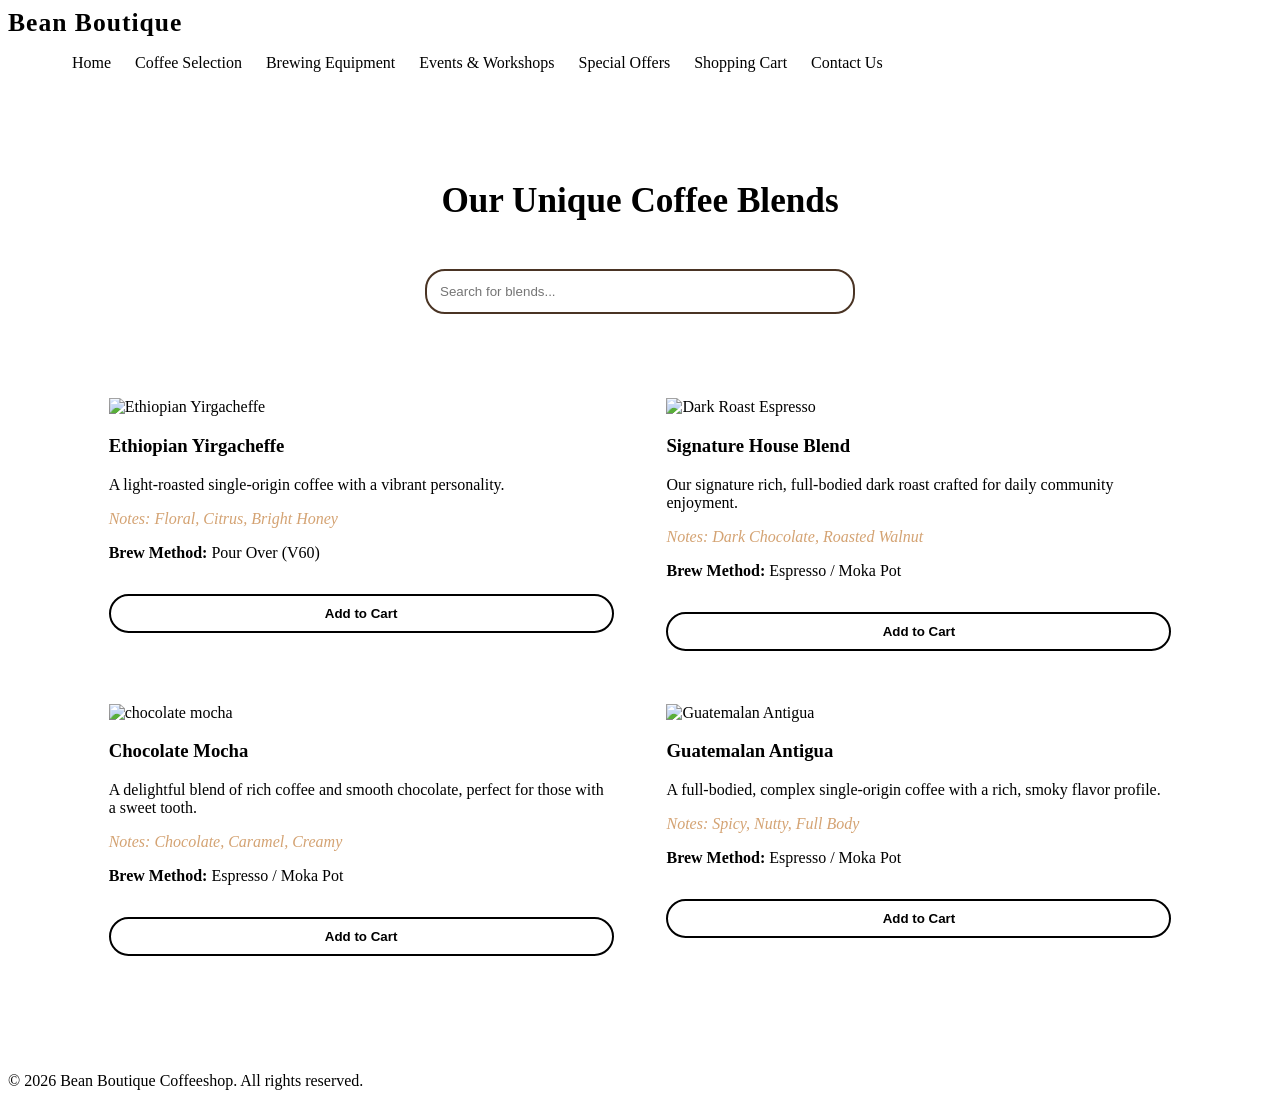
==== Coffee.html @ aeb5362c "Added JS" ====
<!DOCTYPE html>
<html>
<head>
<title>Coffee Selection - Bean Boutique</title>
<link rel="stylesheet" href="style.css">
</head>
<body>

<header>
<div class="logo">Bean Boutique</div>
<nav>
<ul class="nav-links">
<li><a href="Home.html">Home</a></li>
<li><a href="coffee.html" class="active">Coffee Selection</a></li>
<li><a href="equipment.html">Brewing Equipment</a></li>
<li><a href="events.html">Events & Workshops</a></li>
<li><a href="offers.html">Special Offers</a></li>
<li><a href="cart.html">Shopping Cart</a></li>
<li><a href="contact.html">Contact Us</a></li>
</ul>
</nav>
</header>

<main>
<section class="search-container">
<h2 class="section-title">Our Unique Coffee Blends</h2>
<input type="text" id="coffeeSearch" placeholder="Search for blends..." onkeyup="filterCoffee()">
</section>

<div class="grid-container">
<div class="card">
<img src="https://images.unsplash.com/photo-1509042239860-f550ce710b93?w=500" alt="Ethiopian Yirgacheffe">
<div class="card-body">
<h3>Ethiopian Yirgacheffe</h3>
<p>A light-roasted single-origin coffee with a vibrant personality.</p>
<blockquote>Notes: Floral, Citrus, Bright Honey</blockquote>
<p><strong>Brew Method:</strong> Pour Over (V60)</p>
<button class="btn" onclick="addToCart('Yirgacheffe')">Add to Cart</button>
</div>
</div>

<div class="card">
<img src="https://images.unsplash.com/photo-1514432324607-a09d9b4aefdd?w=500" alt="Dark Roast Espresso">
<div class="card-body">
<h3>Signature House Blend</h3>
<p>Our signature rich, full-bodied dark roast crafted for daily community enjoyment.</p>
<blockquote>Notes: Dark Chocolate, Roasted Walnut</blockquote>
<p><strong>Brew Method:</strong> Espresso / Moka Pot</p>
<button class="btn" onclick="addToCart('Signature House Blend')">Add to Cart</button>
</div>
</div>

<div class="card">
<img src="https://tse1.explicit.bing.net/th/id/OIP.jk-iITQtWM2NiWkeWfsEOwHaLJ?cb=thfc1falcon4&rs=1&pid=ImgDetMain&o=7&rm=3" alt="chocolate mocha">
<div class="card-body">
<h3>Chocolate Mocha</h3>
<p>A delightful blend of rich coffee and smooth chocolate, perfect for those with a sweet tooth.</p>
<blockquote>Notes: Chocolate, Caramel, Creamy</blockquote>
<p><strong>Brew Method:</strong> Espresso / Moka Pot</p>
<button class="btn" onclick="addToCart('Chocolate Mocha')">Add to Cart</button>
</div>
</div>

<div class="card">
<img src="https://images.unsplash.com/photo-1509042239860-f550ce710b93?w=500" alt="Guatemalan Antigua">
<div class="card-body">
<h3>Guatemalan Antigua</h3>
<p>A full-bodied, complex single-origin coffee with a rich, smoky flavor profile.</p>
<blockquote>Notes: Spicy, Nutty, Full Body</blockquote>
<p><strong>Brew Method:</strong> Espresso / Moka Pot</p>
<button class="btn" onclick="addToCart('Guatemalan Antigua')">Add to Cart</button>
</div>
</div>

</div>
</main>
<script>
    function addToCart(coffeeName) {
        alert(coffeeName + " has been added to your cart!");
    }
</script>
<footer>
<p>© 2026 Bean Boutique Coffeeshop. All rights reserved.</p>
</footer>

</body>
</html>
---- style.css ----
.logo {
color: var(--white);
font-size: 1.6rem;
font-weight: bold;
letter-spacing: 1px;
}
.nav-links {
display: flex;
list-style: none;
}

.nav-links li {
margin-left: 1.5rem;
}

.nav-links a {
color: var(--white);

text-decoration: none;
font-weight: 500;
padding: 0.5rem 0;
transition: var(--transition);
border-bottom: 2px solid transparent;
}
.nav-links a:hover,
.nav-links a.active {
color: var(--accent-color);
border-bottom: 2px solid var(--accent-color);
}

.banner {
background: linear-gradient(rgba(0,0,0,0.5), rgba(0,0,0,0.5)),
url('https://images.unsplash.com/photo-1509042239860-f550ce710b93?ixlib=rb-4.0.3&ixid=M3wxMjA3fDB8MHxzZWFyY2h8M3x8Y29mZmVlJTIwYmVhbnxlbnwwfHwwfHx8&auto=format&fit=crop&w=800&q=60') center/cover no-repeat;

height: 60vh;
display: flex;
align-items: center;
justify-content: center;
text-align: center;
color: var(--white);
padding: 0 1rem;
}

.intro-text h1 {
font-size: 3rem;
margin-bottom: 1rem;
}

.middle-section p {
font-size: 1.2rem;
margin-bottom: 2rem;
}
.card {
    display: inline-block;
    width: 46%;
    margin: 1.5%;
    vertical-align: top;
    box-sizing:border-box;
}

.btn {
background-color: var(--accent-color);
color: var(--primary-color);
padding: 0.8rem 2rem;
text-decoration: none;
font-weight: bold;
border-radius: 30px; /* Rounded Border */
transition: var(--transition);
box-shadow: var(--shadow);
}

.btn:hover {
background-color: var(--white);
transform: translateY(-3px);
}

main {
padding: 4rem 5%;
}

.section-title {
text-align: center;
margin-bottom: 3rem;
font-size: 2.2rem;
position: relative;
}

.grid-container {
display: flex;
flex-wrap: wrap;
justify-content: center;
padding: 20px;
gap: 20px;
}

.search-container {
text-align: center;
margin-bottom: 3rem;
}   
#coffeeSearch {
padding: 0.8rem;
width: 100%;
max-width: 400px;
border-radius: 20px;
border: 2px solid #4a3424;
outline: none;
}
.card blockquote {
margin: 0.5rem 0;
font-style: italic;
color: #d4a373;
}
.btn {
border: 2px solid #000000;
padding: 10px 20px;
border-radius: 25px;
margin-top: 1rem;
width: 100%;
cursor: pointer;
}
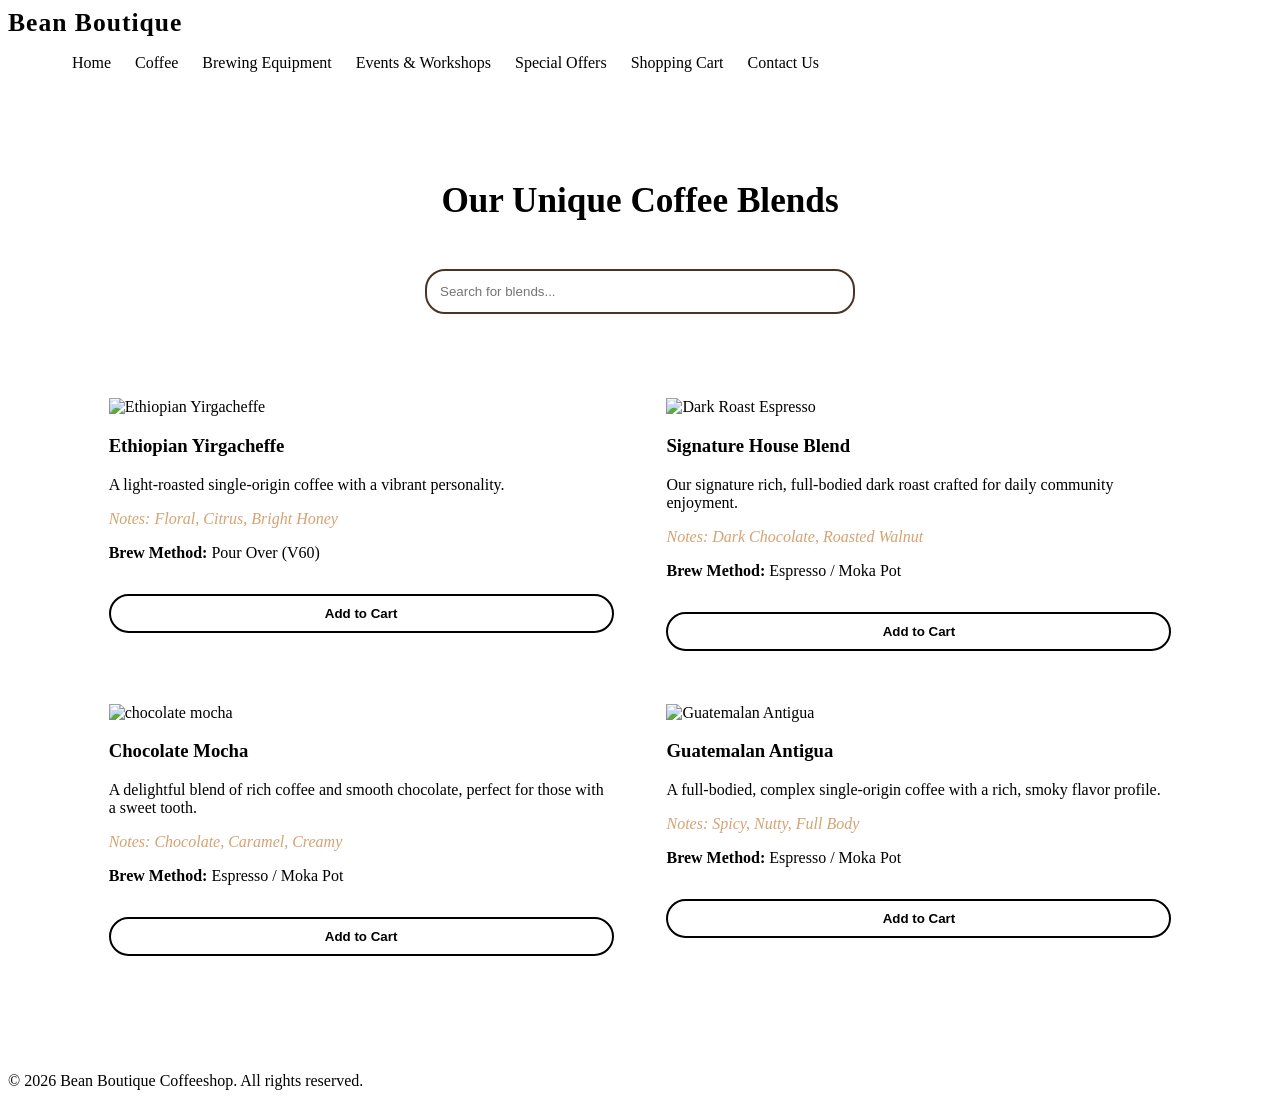
==== commit 652e5a43: "Added equipment code and styling" ====
--- a/Coffee.html
+++ b/Coffee.html
@@ -1,7 +1,7 @@
 <!DOCTYPE html>
 <html>
 <head>
-<title>Coffee Selection - Bean Boutique</title>
+<title>Coffee - Bean Boutique</title>
 <link rel="stylesheet" href="style.css">
 </head>
 <body>
@@ -11,7 +11,7 @@
 <nav>
 <ul class="nav-links">
 <li><a href="Home.html">Home</a></li>
-<li><a href="coffee.html" class="active">Coffee Selection</a></li>
+<li><a href="coffee.html" class="active">Coffee</a></li>
 <li><a href="equipment.html">Brewing Equipment</a></li>
 <li><a href="events.html">Events & Workshops</a></li>
 <li><a href="offers.html">Special Offers</a></li>
--- a/style.css
+++ b/style.css
@@ -117,4 +117,26 @@
 margin-top: 1rem;
 width: 100%;
 cursor: pointer;
+}
+.tip-box{
+    font-size: 0.9rem;
+    background: #f0e6df;
+    padding: 0.5rem;
+    margin: 0.5rem 0;
+    border-radius: 5px;
+}
+.btn{
+    border: 2px solid #000000;
+    padding: 10px 20px;
+    border-radius: 25px;
+    margin-top: 1rem;
+    width: 100%;
+    cursor: pointer;
+}
+.card1 {
+     display: inline-block;
+    width: 46%;
+    margin: 1.5%;
+    vertical-align: top;
+    box-sizing:border-box;
 }
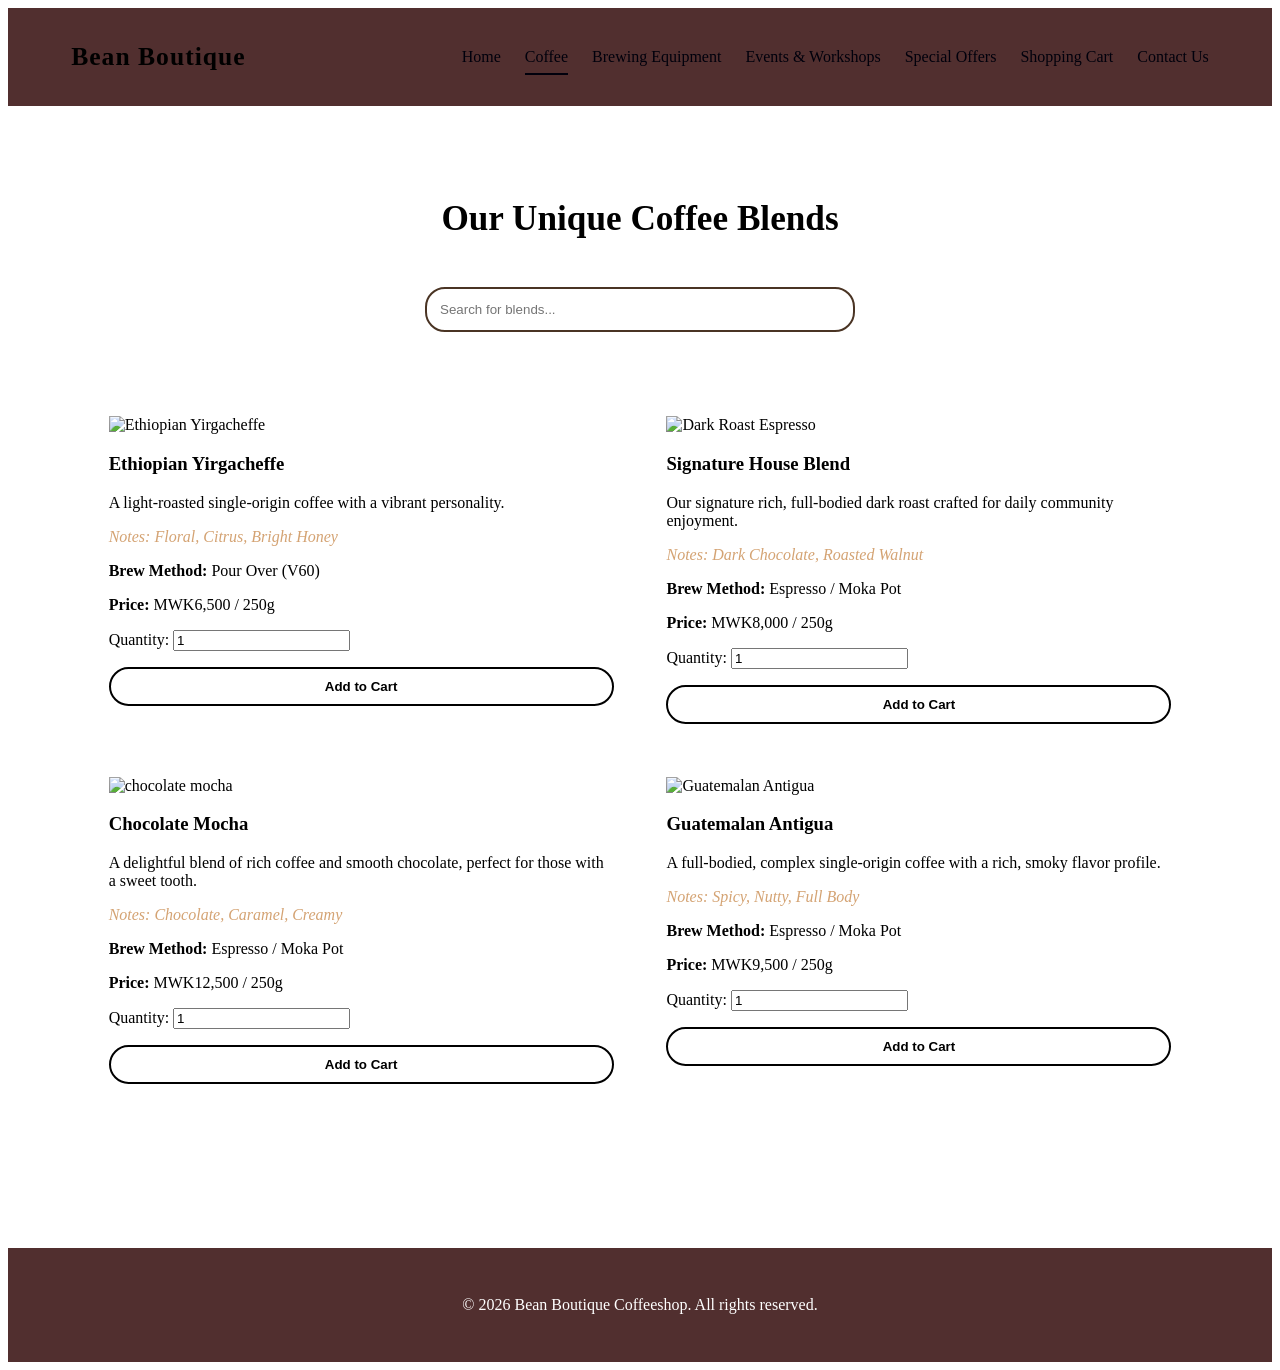
==== commit 43e77283: "editted mistakes" ====
--- a/Coffee.html
+++ b/Coffee.html
@@ -16,14 +16,14 @@
 <li><a href="events.html">Events & Workshops</a></li>
 <li><a href="offers.html">Special Offers</a></li>
 <li><a href="cart.html">Shopping Cart</a></li>
-<li><a href="contact.html">Contact Us</a></li>
+<li><a href="Contact Us.html">Contact Us</a></li>
 </ul>
 </nav>
 </header>
 
 <main>
 <section class="search-container">
-<h2 class="section-title">Our Unique Coffee Blends</h2>
+<h2>Our Unique Coffee Blends</h2>
 <input type="text" id="coffeeSearch" placeholder="Search for blends..." onkeyup="filterCoffee()">
 </section>
 
@@ -35,6 +35,9 @@
 <p>A light-roasted single-origin coffee with a vibrant personality.</p>
 <blockquote>Notes: Floral, Citrus, Bright Honey</blockquote>
 <p><strong>Brew Method:</strong> Pour Over (V60)</p>
+<p><strong>Price:</strong> MWK6,500 / 250g</p>
+<label>Quantity: </label>
+<input type="number" value="1" min="1"> 
 <button class="btn" onclick="addToCart('Yirgacheffe')">Add to Cart</button>
 </div>
 </div>
@@ -46,6 +49,9 @@
 <p>Our signature rich, full-bodied dark roast crafted for daily community enjoyment.</p>
 <blockquote>Notes: Dark Chocolate, Roasted Walnut</blockquote>
 <p><strong>Brew Method:</strong> Espresso / Moka Pot</p>
+<p><strong>Price:</strong> MWK8,000 / 250g</p>
+<label>Quantity: </label>
+<input type="number" value="1" min="1"> 
 <button class="btn" onclick="addToCart('Signature House Blend')">Add to Cart</button>
 </div>
 </div>
@@ -57,6 +63,9 @@
 <p>A delightful blend of rich coffee and smooth chocolate, perfect for those with a sweet tooth.</p>
 <blockquote>Notes: Chocolate, Caramel, Creamy</blockquote>
 <p><strong>Brew Method:</strong> Espresso / Moka Pot</p>
+<p><strong>Price:</strong> MWK12,500 / 250g</p>
+<label>Quantity: </label>
+<input type="number" value="1" min="1">
 <button class="btn" onclick="addToCart('Chocolate Mocha')">Add to Cart</button>
 </div>
 </div>
@@ -68,6 +77,9 @@
 <p>A full-bodied, complex single-origin coffee with a rich, smoky flavor profile.</p>
 <blockquote>Notes: Spicy, Nutty, Full Body</blockquote>
 <p><strong>Brew Method:</strong> Espresso / Moka Pot</p>
+<p><strong>Price:</strong> MWK9,500 / 250g</p>
+<label>Quantity: </label>
+<input type="number" value="1" min="1">
 <button class="btn" onclick="addToCart('Guatemalan Antigua')">Add to Cart</button>
 </div>
 </div>
--- a/style.css
+++ b/style.css
@@ -1,9 +1,28 @@
+
 .logo {
-color: var(--white);
+color:black;
 font-size: 1.6rem;
 font-weight: bold;
 letter-spacing: 1px;
 }
+header {
+background-color:rgb(81, 47, 47);
+display: flex;
+justify-content: space-between;
+align-items: center;
+padding: 1.5rem 5%;
+position: sticky;
+top: 0;
+z-index: 1000;
+box-shadow: var(--shadow);
+}
+footer {
+background-color: rgb(81, 47, 47);
+color: white;
+text-align: center;
+padding: 2rem;
+margin-top: 4rem;
+}
 .nav-links {
 display: flex;
 list-style: none;
@@ -14,30 +33,26 @@
 }
 
 .nav-links a {
-color: var(--white);
-
+color: rgb(0, 0, 12);
 text-decoration: none;
 font-weight: 500;
 padding: 0.5rem 0;
-transition: var(--transition);
-border-bottom: 2px solid transparent;
 }
 .nav-links a:hover,
 .nav-links a.active {
-color: var(--accent-color);
-border-bottom: 2px solid var(--accent-color);
+color: rgb(0, 0, 12);
+border-bottom: 2px solid rgb(0, 0, 12);
 }
 
 .banner {
 background: linear-gradient(rgba(0,0,0,0.5), rgba(0,0,0,0.5)),
 url('https://images.unsplash.com/photo-1509042239860-f550ce710b93?ixlib=rb-4.0.3&ixid=M3wxMjA3fDB8MHxzZWFyY2h8M3x8Y29mZmVlJTIwYmVhbnxlbnwwfHwwfHx8&auto=format&fit=crop&w=800&q=60') center/cover no-repeat;
-
 height: 60vh;
 display: flex;
 align-items: center;
 justify-content: center;
 text-align: center;
-color: var(--white);
+color: rgb(194, 180, 180);
 padding: 0 1rem;
 }
 
@@ -64,7 +79,7 @@
 padding: 0.8rem 2rem;
 text-decoration: none;
 font-weight: bold;
-border-radius: 30px; /* Rounded Border */
+border-radius: 30px;
 transition: var(--transition);
 box-shadow: var(--shadow);
 }
@@ -78,7 +93,7 @@
 padding: 4rem 5%;
 }
 
-.section-title {
+h2{
 text-align: center;
 margin-bottom: 3rem;
 font-size: 2.2rem;
@@ -133,10 +148,213 @@
     width: 100%;
     cursor: pointer;
 }
-.card1 {
-     display: inline-block;
-    width: 46%;
-    margin: 1.5%;
-    vertical-align: top;
-    box-sizing:border-box;
-}+
+.card1 img {
+    width: 90%;
+    height: auto;
+    border-radius: 10px;
+}
+.equip img1 img {
+    width: 70%;
+    display: flex;
+    height: auto;
+    border-radius: 10px;
+}
+.event-container {
+    margin-bottom: 4rem;
+    display: flex;
+    flex-wrap: wrap;
+    gap: 2rem;
+    padding: 20px;
+}
+.event-card{
+    box-sizing: border-box;
+    border: 1px solid #e0e0e0;
+    border-radius: 8px;
+    overflow: hidden;
+    flex: 1 1 calc(50% - 1rem);
+}
+.event-card img {
+    width: 70px;
+    height: auto;
+    border-radius: 8px;
+    display: block;
+}
+.registration-form .btn{
+    border: white 2px solid;
+    padding: 10px 20px;
+    cursor: pointer;
+    width: 100%;
+    margin-top: 1rem;
+}
+.registration-form select{
+    width: 280px;
+    padding: 10px;
+    border-radius: 6px;
+    border: 1px solid #ccc;
+    box-sizing: border-box;
+}
+.registration-form label{
+    display: block;
+    margin-bottom: 0.5rem;
+    font-weight: bold;
+}
+.registration-form h2{
+    text-align: center;
+    margin-bottom: 1rem;
+}
+.registration-form{
+    max-width: 400px;
+    margin: 0 auto;
+    padding: 20px;
+    border: 1px solid #ccc;
+    border-radius: 8px;
+    background-color: #f9f9f9;
+}
+.plans-container {
+    display: flex;
+    justify-content: center;
+    gap: 2rem;
+    flex-wrap: wrap;
+    padding: 20px;
+}
+.plans{
+    box-sizing: border-box;
+    border: 2px solid #4a3424;
+    border-radius: 8px;
+    text-align: center;
+    background-color: #f9f9f9;
+    flex: 1 1 calc(30% - 2rem);
+}
+.plans .card-body {
+    padding: 3rem 1.5rem;
+}
+.plans-container h3{
+    margin-bottom: 1rem;
+    font-size: 1.8rem;
+    margin-top: 0;
+}
+.plans-container .price{
+    font-size: 2rem;
+    color: #d4a373;
+    margin-bottom: 1.5rem;
+    font-weight: bold;
+}
+.plans-container .desc{
+    font-size: 0.95rem;
+    margin-bottom: 2rem;
+}
+.plans1{
+    flex: 0 1 calc(50% - 1rem);
+    padding: 2rem;
+     box-sizing: border-box;
+    border: 2px solid #4a3424;
+    border-radius: 8px;
+    text-align: center;
+    background-color: #f9f9f9;
+}
+.plans-container .badge{
+    position: absolute;
+    top: -10px;
+    background-color: #4a3424;
+    color: white;
+    padding: 0.3rem 1rem;
+    border-radius: 20px;
+    font-size: 0.8rem;
+}
+.plans-container .badge{
+    position:relative;
+}
+.plans-container .btn1{
+    border:none;
+    cursor: pointer;
+}
+.cart-container{
+    background-color: white;
+    padding: 2rem;
+    border-radius: 12px;
+    box-shadow: 0 4px 12px rgb(0,0,12);
+}
+.cart-table {
+    width: 100%;
+    border-collapse: collapse;
+    text-align: left;
+}
+.cart-table th, .cart-table td {
+    padding: 1rem 0.5rem;
+    border-bottom: 2px solid #4a3424;
+    color: #4a3424;
+}
+.cart-summary{
+    text-align: right;
+    margin-top: 2rem;
+}
+.cart-total{
+    font-size: 1.3rem;
+    margin-bottom: 1.5rem;
+}
+.cart-summary .btn2{
+    border: none;
+    padding: 1rem 3rem;
+    cursor: pointer;
+}
+.form-box h1{
+    text-align: center;
+    margin-bottom: 20px;
+}
+.form-box {
+    background-color: rgb(81, 47, 47);
+    border-radius: 12px;
+    padding: 30px;
+    width: 100%;
+    max-width: 500px;
+    box-shadow: 0 2px 16px #4a3424;
+    border: 1px solid #56361f;
+    margin: 30px auto;
+}
+.form-group {
+    margin-bottom: 14px;
+}
+
+.form-group label {
+    display: block;
+    font-size: 13px;
+    color: #000000;
+    margin-bottom: 5px;
+    font-weight: bold;
+}
+
+.form-group input,
+.form-group select,
+.form-group textarea {
+    width: 100%;
+    padding: 9px 12px;
+    border: 1px solid rosybrown;
+    border-radius: 8px;
+    font-size: 14px;
+    font-family: 'Outfit', sans-serif;
+    box-sizing: border-box;
+    background-color: rosybrown;
+    color: #ffffff;
+}
+button[type="submit"] {
+    width: 100%;
+    padding: 13px;
+    background-color:rosybrown;
+    color: white;
+    font-size: 16px;
+    font-weight: bold;
+    border: none;
+    border-radius: 10px;
+    cursor: pointer;
+}
+
+button[type="submit"]:hover {
+    background-color: rosybrown;
+}
+.section h2{
+    font-size: 15px;
+    color: #000000;
+    margin-bottom: 12px;
+    text-align:left;
+}
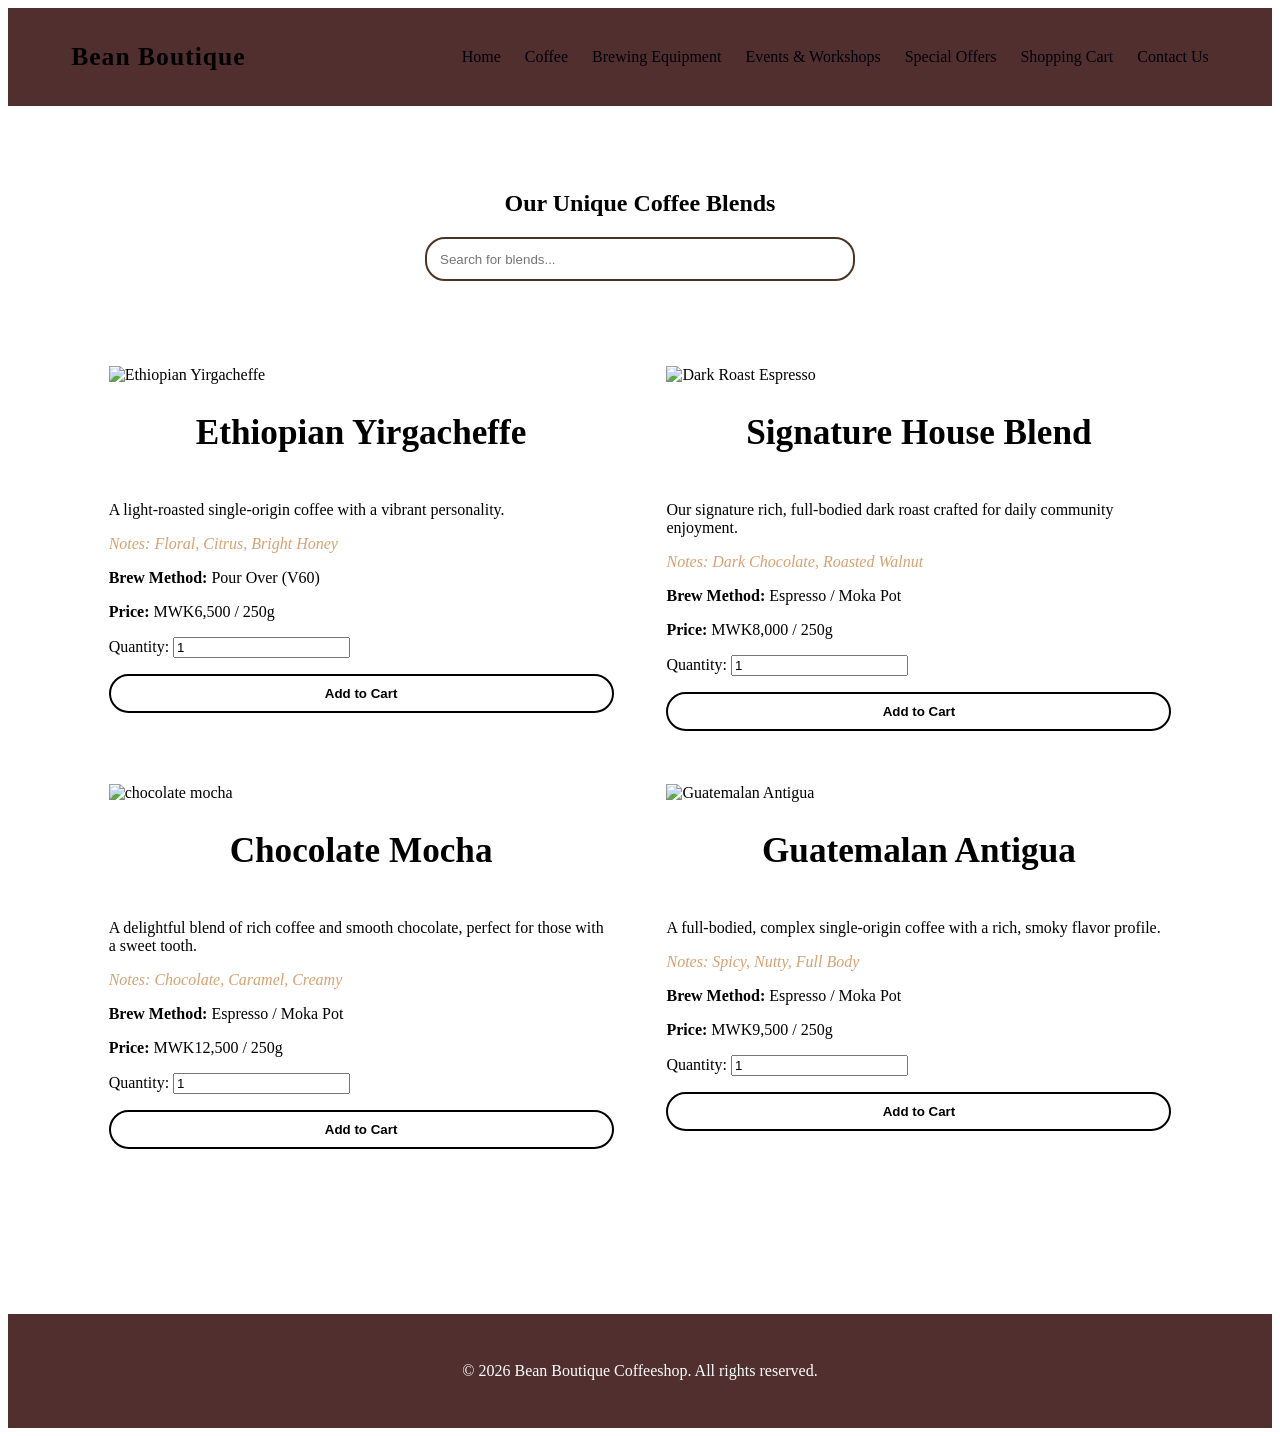
==== commit 3a0c7e51: "Corrected errors" ====
--- a/Coffee.html
+++ b/Coffee.html
@@ -1,8 +1,9 @@
 <!DOCTYPE html>
-<html>
+<html lang="en">
 <head>
-<title>Coffee - Bean Boutique</title>
-<link rel="stylesheet" href="style.css">
+    <meta charset="utf-8">
+    <title>Coffee - Bean Boutique</title>
+    <link rel="stylesheet" href="style.css">
 </head>
 <body>
 
@@ -11,19 +12,19 @@
 <nav>
 <ul class="nav-links">
 <li><a href="Home.html">Home</a></li>
-<li><a href="coffee.html" class="active">Coffee</a></li>
+<li><a href="coffee.html">Coffee</a></li>
 <li><a href="equipment.html">Brewing Equipment</a></li>
 <li><a href="events.html">Events & Workshops</a></li>
 <li><a href="offers.html">Special Offers</a></li>
 <li><a href="cart.html">Shopping Cart</a></li>
-<li><a href="Contact Us.html">Contact Us</a></li>
+<li><a href="Contact.html">Contact Us</a></li>
 </ul>
 </nav>
 </header>
 
 <main>
 <section class="search-container">
-<h2>Our Unique Coffee Blends</h2>
+<h1>Our Unique Coffee Blends</h1>
 <input type="text" id="coffeeSearch" placeholder="Search for blends..." onkeyup="filterCoffee()">
 </section>
 
@@ -31,7 +32,7 @@
 <div class="card">
 <img src="https://images.unsplash.com/photo-1509042239860-f550ce710b93?w=500" alt="Ethiopian Yirgacheffe">
 <div class="card-body">
-<h3>Ethiopian Yirgacheffe</h3>
+<h2>Ethiopian Yirgacheffe</h2>
 <p>A light-roasted single-origin coffee with a vibrant personality.</p>
 <blockquote>Notes: Floral, Citrus, Bright Honey</blockquote>
 <p><strong>Brew Method:</strong> Pour Over (V60)</p>
@@ -45,7 +46,7 @@
 <div class="card">
 <img src="https://images.unsplash.com/photo-1514432324607-a09d9b4aefdd?w=500" alt="Dark Roast Espresso">
 <div class="card-body">
-<h3>Signature House Blend</h3>
+<h2>Signature House Blend</h2>
 <p>Our signature rich, full-bodied dark roast crafted for daily community enjoyment.</p>
 <blockquote>Notes: Dark Chocolate, Roasted Walnut</blockquote>
 <p><strong>Brew Method:</strong> Espresso / Moka Pot</p>
@@ -59,7 +60,7 @@
 <div class="card">
 <img src="https://tse1.explicit.bing.net/th/id/OIP.jk-iITQtWM2NiWkeWfsEOwHaLJ?cb=thfc1falcon4&rs=1&pid=ImgDetMain&o=7&rm=3" alt="chocolate mocha">
 <div class="card-body">
-<h3>Chocolate Mocha</h3>
+<h2>Chocolate Mocha</h2>
 <p>A delightful blend of rich coffee and smooth chocolate, perfect for those with a sweet tooth.</p>
 <blockquote>Notes: Chocolate, Caramel, Creamy</blockquote>
 <p><strong>Brew Method:</strong> Espresso / Moka Pot</p>
@@ -73,7 +74,7 @@
 <div class="card">
 <img src="https://images.unsplash.com/photo-1509042239860-f550ce710b93?w=500" alt="Guatemalan Antigua">
 <div class="card-body">
-<h3>Guatemalan Antigua</h3>
+<h2>Guatemalan Antigua</h2>
 <p>A full-bodied, complex single-origin coffee with a rich, smoky flavor profile.</p>
 <blockquote>Notes: Spicy, Nutty, Full Body</blockquote>
 <p><strong>Brew Method:</strong> Espresso / Moka Pot</p>
--- a/style.css
+++ b/style.css
@@ -108,7 +108,7 @@
 gap: 20px;
 }
 
-.search-container {
+.search-container{
 text-align: center;
 margin-bottom: 3rem;
 }   
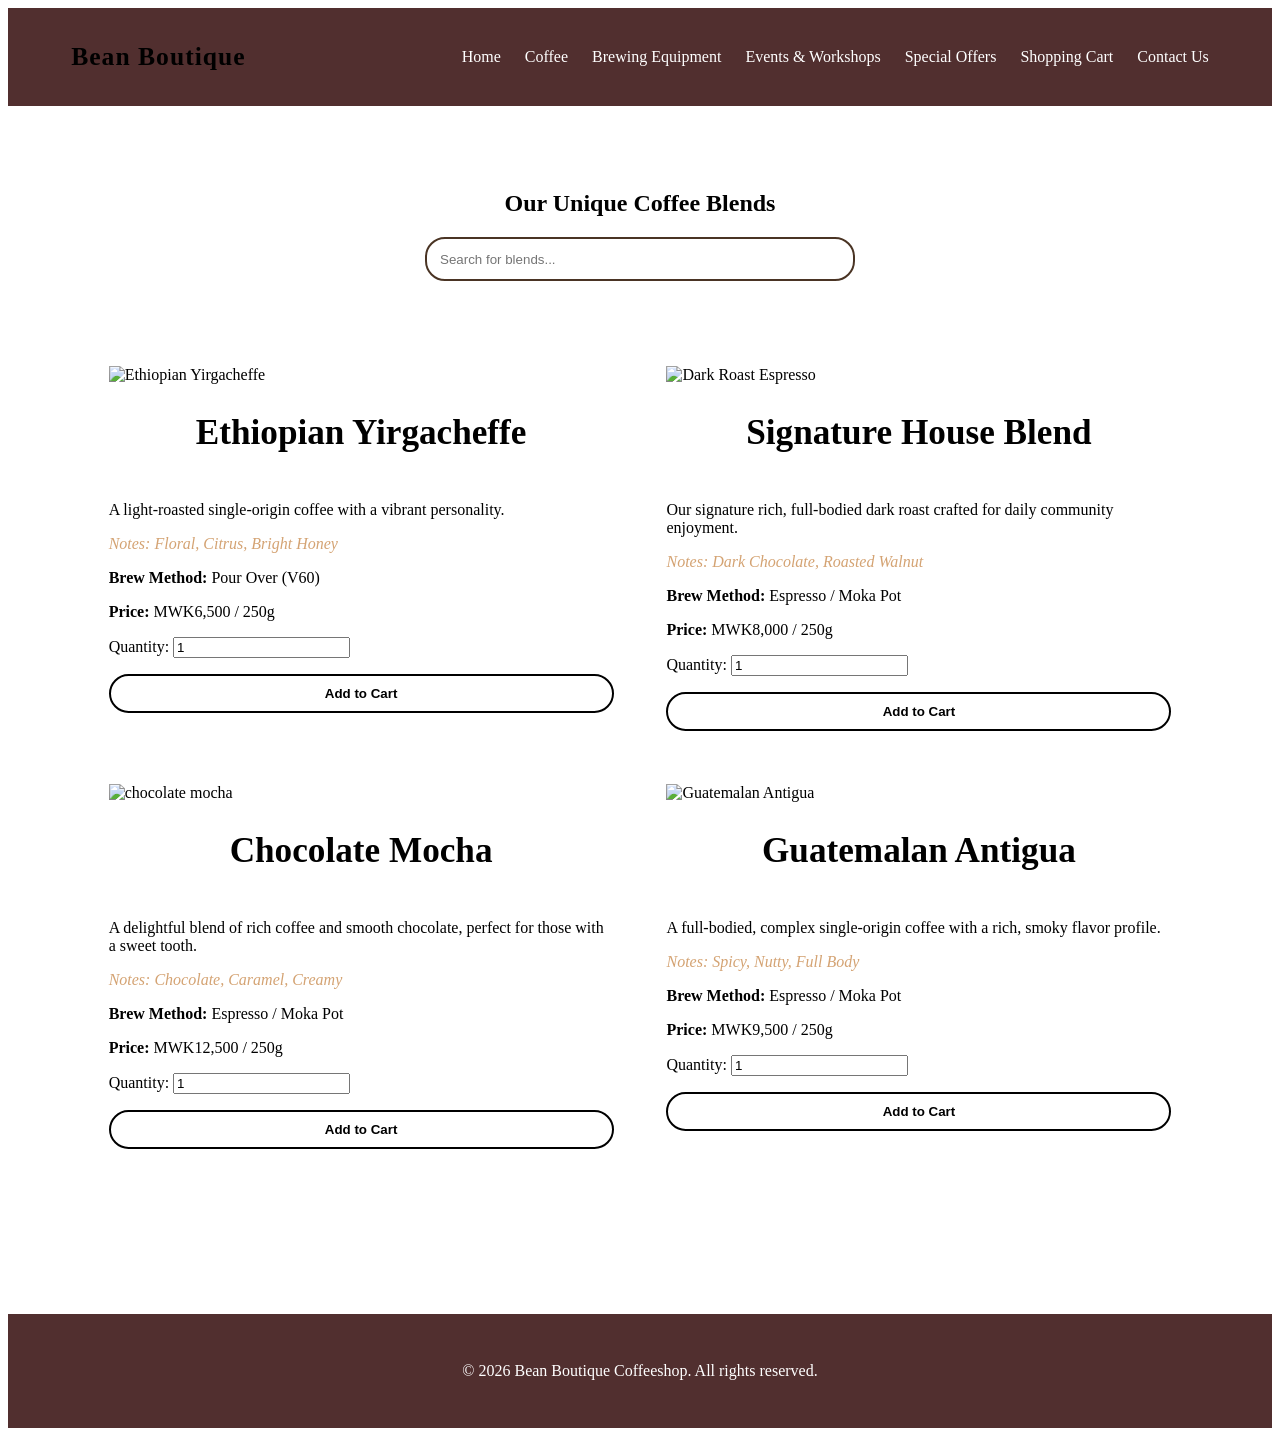
==== commit f4cdc85d: "made changes in lines of code" ====
--- a/Coffee.html
+++ b/Coffee.html
@@ -25,7 +25,7 @@
 <main>
 <section class="search-container">
 <h1>Our Unique Coffee Blends</h1>
-<input type="text" id="coffeeSearch" placeholder="Search for blends..." onkeyup="filterCoffee()">
+<input type="text" id="coffeeSearch" placeholder="Search for blends...">
 </section>
 
 <div class="grid-container">
@@ -39,7 +39,7 @@
 <p><strong>Price:</strong> MWK6,500 / 250g</p>
 <label>Quantity: </label>
 <input type="number" value="1" min="1"> 
-<button class="btn" onclick="addToCart('Yirgacheffe')">Add to Cart</button>
+<button class="btn" data-coffee-name="Yirgacheffe">Add to Cart</button>
 </div>
 </div>
 
@@ -53,7 +53,7 @@
 <p><strong>Price:</strong> MWK8,000 / 250g</p>
 <label>Quantity: </label>
 <input type="number" value="1" min="1"> 
-<button class="btn" onclick="addToCart('Signature House Blend')">Add to Cart</button>
+<button class="btn" data-coffee-name="Signature House Blend">Add to Cart</button>
 </div>
 </div>
 
@@ -67,7 +67,7 @@
 <p><strong>Price:</strong> MWK12,500 / 250g</p>
 <label>Quantity: </label>
 <input type="number" value="1" min="1">
-<button class="btn" onclick="addToCart('Chocolate Mocha')">Add to Cart</button>
+<button class="btn" data-coffee-name="Chocolate Mocha">Add to Cart</button>
 </div>
 </div>
 
@@ -81,17 +81,13 @@
 <p><strong>Price:</strong> MWK9,500 / 250g</p>
 <label>Quantity: </label>
 <input type="number" value="1" min="1">
-<button class="btn" onclick="addToCart('Guatemalan Antigua')">Add to Cart</button>
+<button class="btn" data-coffee-name="Guatemalan Antigua">Add to Cart</button>
 </div>
 </div>
 
 </div>
 </main>
-<script>
-    function addToCart(coffeeName) {
-        alert(coffeeName + " has been added to your cart!");
-    }
-</script>
+<script src="script.js"></script>
 <footer>
 <p>© 2026 Bean Boutique Coffeeshop. All rights reserved.</p>
 </footer>
--- a/style.css
+++ b/style.css
@@ -33,7 +33,7 @@
 }
 
 .nav-links a {
-color: rgb(0, 0, 12);
+color:#ffffff;
 text-decoration: none;
 font-weight: 500;
 padding: 0.5rem 0;
@@ -298,19 +298,28 @@
     padding: 1rem 3rem;
     cursor: pointer;
 }
-.form-box h1{
+.form-box h1 {
     text-align: center;
     margin-bottom: 20px;
 }
+
 .form-box {
     background-color: rgb(81, 47, 47);
     border-radius: 12px;
     padding: 30px;
     width: 100%;
-    max-width: 500px;
+    max-width: 600px;
+    box-sizing: border-box;
     box-shadow: 0 2px 16px #4a3424;
     border: 1px solid #56361f;
     margin: 30px auto;
+    text-align: left;
+}
+
+.intro {
+    text-align: center;
+    margin-bottom: 1.5rem;
+    color: #f5f5f5;
 }
 .form-group {
     margin-bottom: 14px;
@@ -358,3 +367,15 @@
     margin-bottom: 12px;
     text-align:left;
 }
+@media (max-width: 768px) {
+    
+    
+}
+.map{
+    text-align: center;
+    margin: 3rem 0;
+}
+.map h3{
+   margin-bottom: 1.5rem; 
+   color:#4a3424
+}
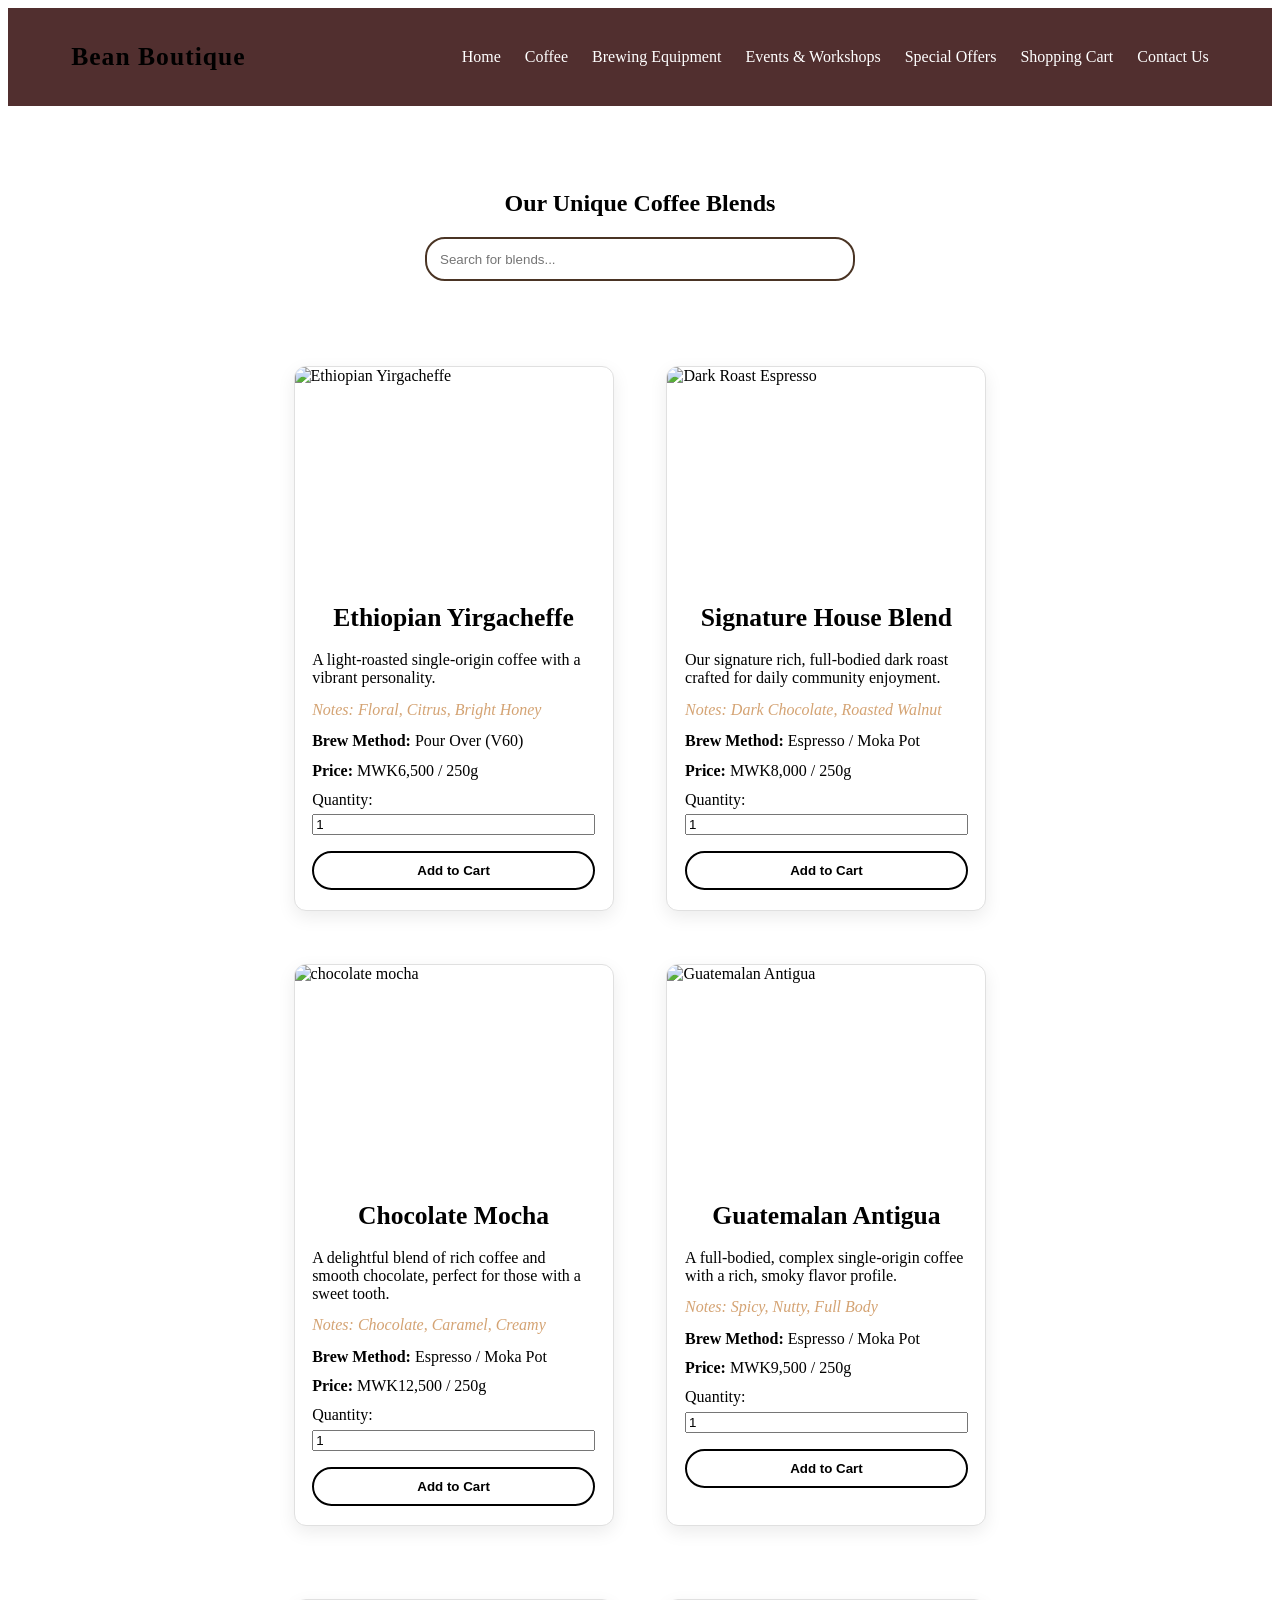
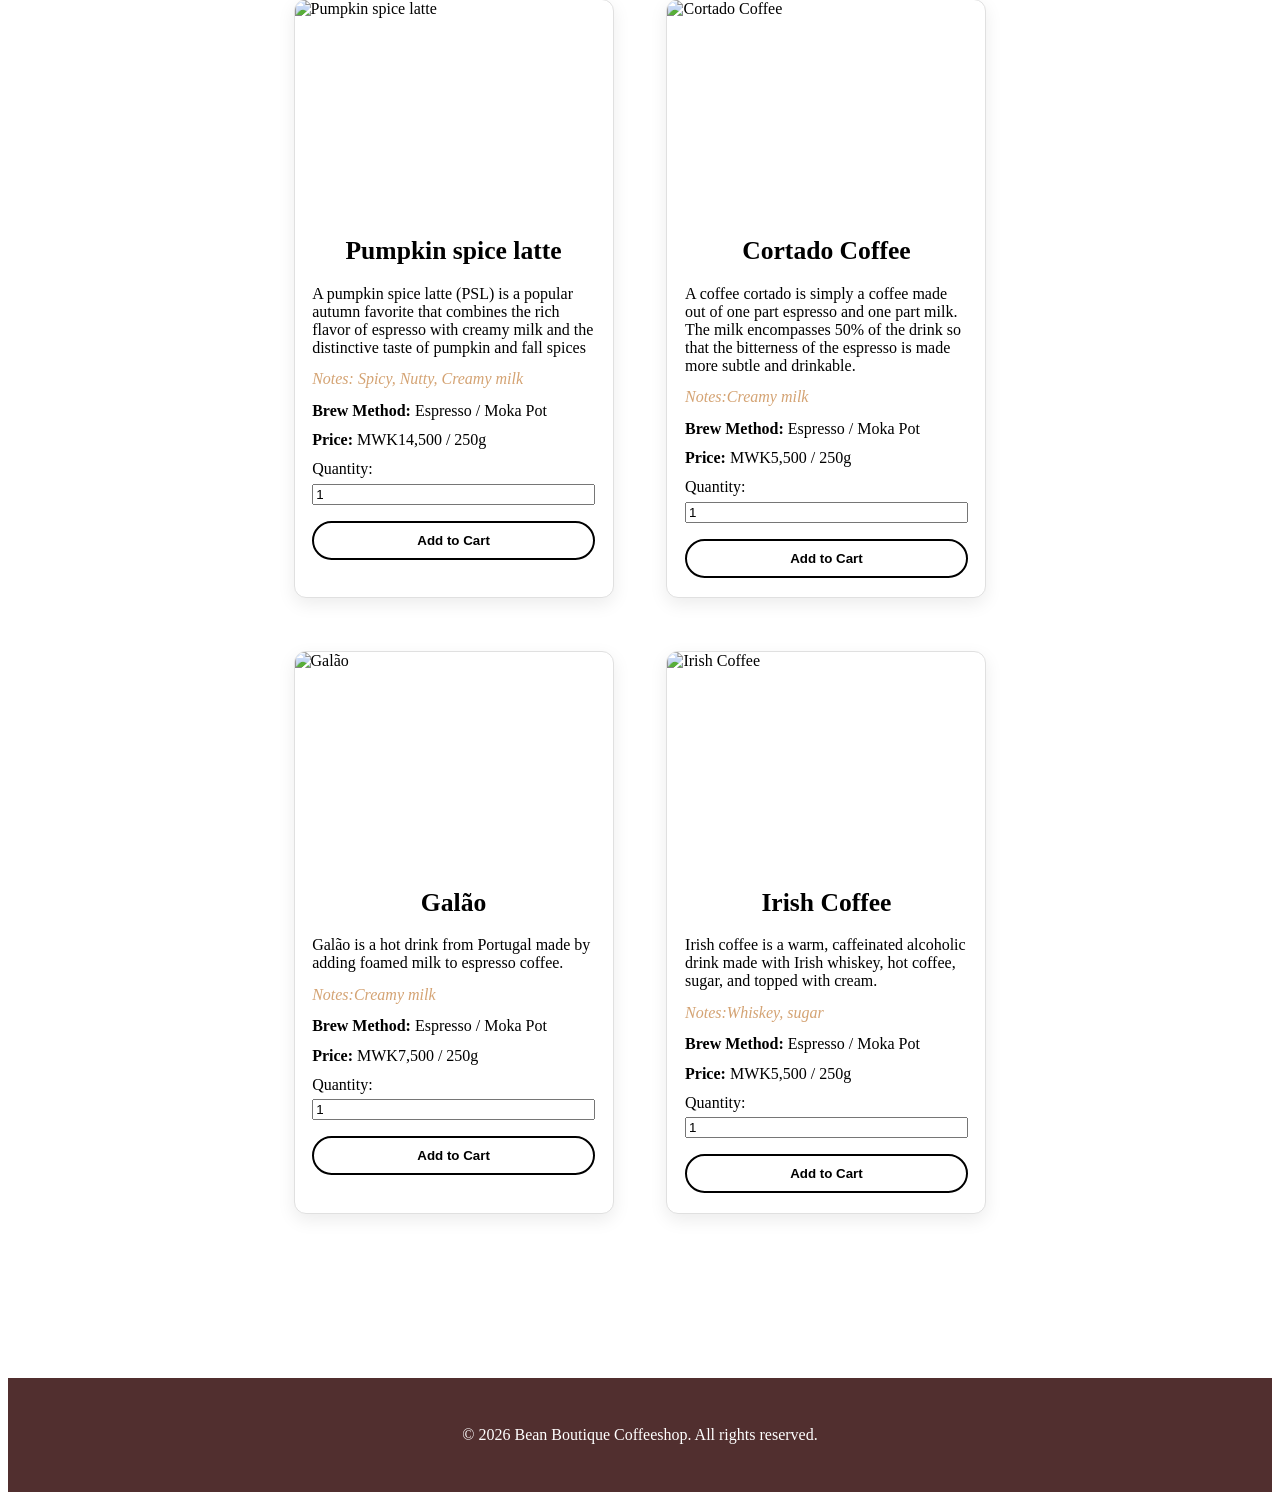
==== commit b26d79a8: "added more coffee images" ====
--- a/Coffee.html
+++ b/Coffee.html
@@ -11,7 +11,7 @@
 <div class="logo">Bean Boutique</div>
 <nav>
 <ul class="nav-links">
-<li><a href="Home.html">Home</a></li>
+<li><a href="Index.html">Home</a></li>
 <li><a href="coffee.html">Coffee</a></li>
 <li><a href="equipment.html">Brewing Equipment</a></li>
 <li><a href="events.html">Events & Workshops</a></li>
@@ -84,6 +84,64 @@
 <button class="btn" data-coffee-name="Guatemalan Antigua">Add to Cart</button>
 </div>
 </div>
+</div>
+
+<div class="grid-container1">
+<div class="card">
+<img src="https://thehealthfulideas.com/wp-content/uploads/2022/10/Iced-Pumpkin-Spiced-Latte-14.jpg" alt="Pumpkin spice latte">
+<div class="card-body">
+<h2>Pumpkin spice latte</h2>
+<p>A pumpkin spice latte (PSL) is a popular autumn favorite that combines the rich flavor of espresso with creamy milk and the distinctive taste of pumpkin and fall spices</p>
+<blockquote>Notes: Spicy, Nutty, Creamy milk</blockquote> 
+<p><strong>Brew Method:</strong> Espresso / Moka Pot</p>
+<p><strong>Price:</strong> MWK14,500 / 250g</p>
+<label>Quantity: </label>
+<input type="number" value="1" min="1">
+<button class="btn" data-coffee-name="Pumpkin spice latte">Add to Cart</button>
+</div>
+</div>
+
+<div class="card">
+<img src="https://tse3.mm.bing.net/th/id/OIP.FXaPLlyxKvejJtTRhNMgUgHaHa?r=0&rs=1&pid=ImgDetMain&o=7&rm=3" alt="Cortado Coffee">
+<div class="card-body">
+<h2>Cortado Coffee</h2>
+<p>A coffee cortado is simply a coffee made out of one part espresso and one part milk. The milk encompasses 50% of the drink so that the bitterness of the espresso is made more subtle and drinkable.</p>
+<blockquote>Notes:Creamy milk</blockquote> 
+<p><strong>Brew Method:</strong> Espresso / Moka Pot</p>
+<p><strong>Price:</strong> MWK5,500 / 250g</p>
+<label>Quantity: </label>
+<input type="number" value="1" min="1">
+<button class="btn" data-coffee-name="Cortado Coffee">Add to Cart</button>
+</div>
+</div>
+
+<div class="card">
+<img src="https://upload.wikimedia.org/wikipedia/commons/thumb/0/06/Gal%C3%A3o.jpg/500px-Gal%C3%A3o.jpg" alt="Galão">
+<div class="card-body">
+<h2>Galão</h2>
+<p>Galão is a hot drink from Portugal made by adding foamed milk to espresso coffee.</p>
+<blockquote>Notes:Creamy milk</blockquote> 
+<p><strong>Brew Method:</strong> Espresso / Moka Pot</p>
+<p><strong>Price:</strong> MWK7,500 / 250g</p>
+<label>Quantity: </label>
+<input type="number" value="1" min="1">
+<button class="btn" data-coffee-name="Galão">Add to Cart</button>
+</div>
+</div>
+
+<div class="card">
+<img src="https://tse2.mm.bing.net/th/id/OIP.z_fuapAu7UUc0uN3sLzkywHaLG?r=0&rs=1&pid=ImgDetMain&o=7&rm=3" alt="Irish Coffee">
+<div class="card-body">
+<h2>Irish Coffee</h2>
+<p>Irish coffee is a warm, caffeinated alcoholic drink made with Irish whiskey, hot coffee, sugar, and topped with cream.</p>
+<blockquote>Notes:Whiskey, sugar</blockquote> 
+<p><strong>Brew Method:</strong> Espresso / Moka Pot</p>
+<p><strong>Price:</strong> MWK5,500 / 250g</p>
+<label>Quantity: </label>
+<input type="number" value="1" min="1">
+<button class="btn" data-coffee-name="">Add to Cart</button>
+</div>
+</div>
 
 </div>
 </main>
--- a/style.css
+++ b/style.css
@@ -1,4 +1,3 @@
-
 .logo {
 color:black;
 font-size: 1.6rem;
@@ -66,11 +65,17 @@
 margin-bottom: 2rem;
 }
 .card {
-    display: inline-block;
-    width: 46%;
+    display: flex;
+    flex-direction: column;
+    width: min(320px, 46%);
     margin: 1.5%;
     vertical-align: top;
-    box-sizing:border-box;
+    box-sizing: border-box;
+    border: 1px solid #e0e0e0;
+    border-radius: 12px;
+    overflow: hidden;
+    background-color: #fff;
+    box-shadow: 0 6px 18px rgba(0, 0, 0, 0.08);
 }
 
 .btn {
@@ -106,8 +111,16 @@
 justify-content: center;
 padding: 20px;
 gap: 20px;
-}
-
+align-items: stretch;
+}
+.grid-container1 {
+display: flex;
+flex-wrap: wrap;
+justify-content: center;
+padding: 20px;
+gap: 20px;
+align-items: stretch;
+}
 .search-container{
 text-align: center;
 margin-bottom: 3rem;
@@ -120,6 +133,31 @@
 border: 2px solid #4a3424;
 outline: none;
 }
+.card img {
+    width: 100%;
+    height: 220px;
+    object-fit: cover;
+    display: block;
+}
+
+.card-body {
+    padding: 1rem 1.1rem 1.2rem;
+    display: flex;
+    flex-direction: column;
+    flex: 1;
+}
+
+.card-body h2 {
+    margin: 0 0 0.8rem;
+    font-size: 1.6rem;
+}
+
+.card-body p,
+.card-body label,
+.card-body blockquote {
+    margin: 0.35rem 0;
+}
+
 .card blockquote {
 margin: 0.5rem 0;
 font-style: italic;
@@ -129,7 +167,7 @@
 border: 2px solid #000000;
 padding: 10px 20px;
 border-radius: 25px;
-margin-top: 1rem;
+margin-top: auto;
 width: 100%;
 cursor: pointer;
 }
@@ -368,8 +406,29 @@
     text-align:left;
 }
 @media (max-width: 768px) {
+    .nav-links{
+        flex-direction: column;
+        gap: 10px;
+        padding: 15px 0;
+        text-align: center;
+    }
+    .nav-links a{
+        font-size: 14px;
+        display: block;
+        padding: 5px 0;
+    }
     
-    
+}
+@media  (max-width: 768px) {
+    header{
+        justify-content: space-between;
+    }
+    .nav-links{
+        width: 100%;
+        justify-content: space-between;
+        margin-top: 10px;
+        gap:10px;
+    }
 }
 .map{
     text-align: center;
@@ -378,4 +437,12 @@
 .map h3{
    margin-bottom: 1.5rem; 
    color:#4a3424
+}
+
+
+.inter {
+  font-family: "Inter", sans-serif;
+  font-optical-sizing: auto;
+  font: weight 400px;
+  font-style: normal;
 }
